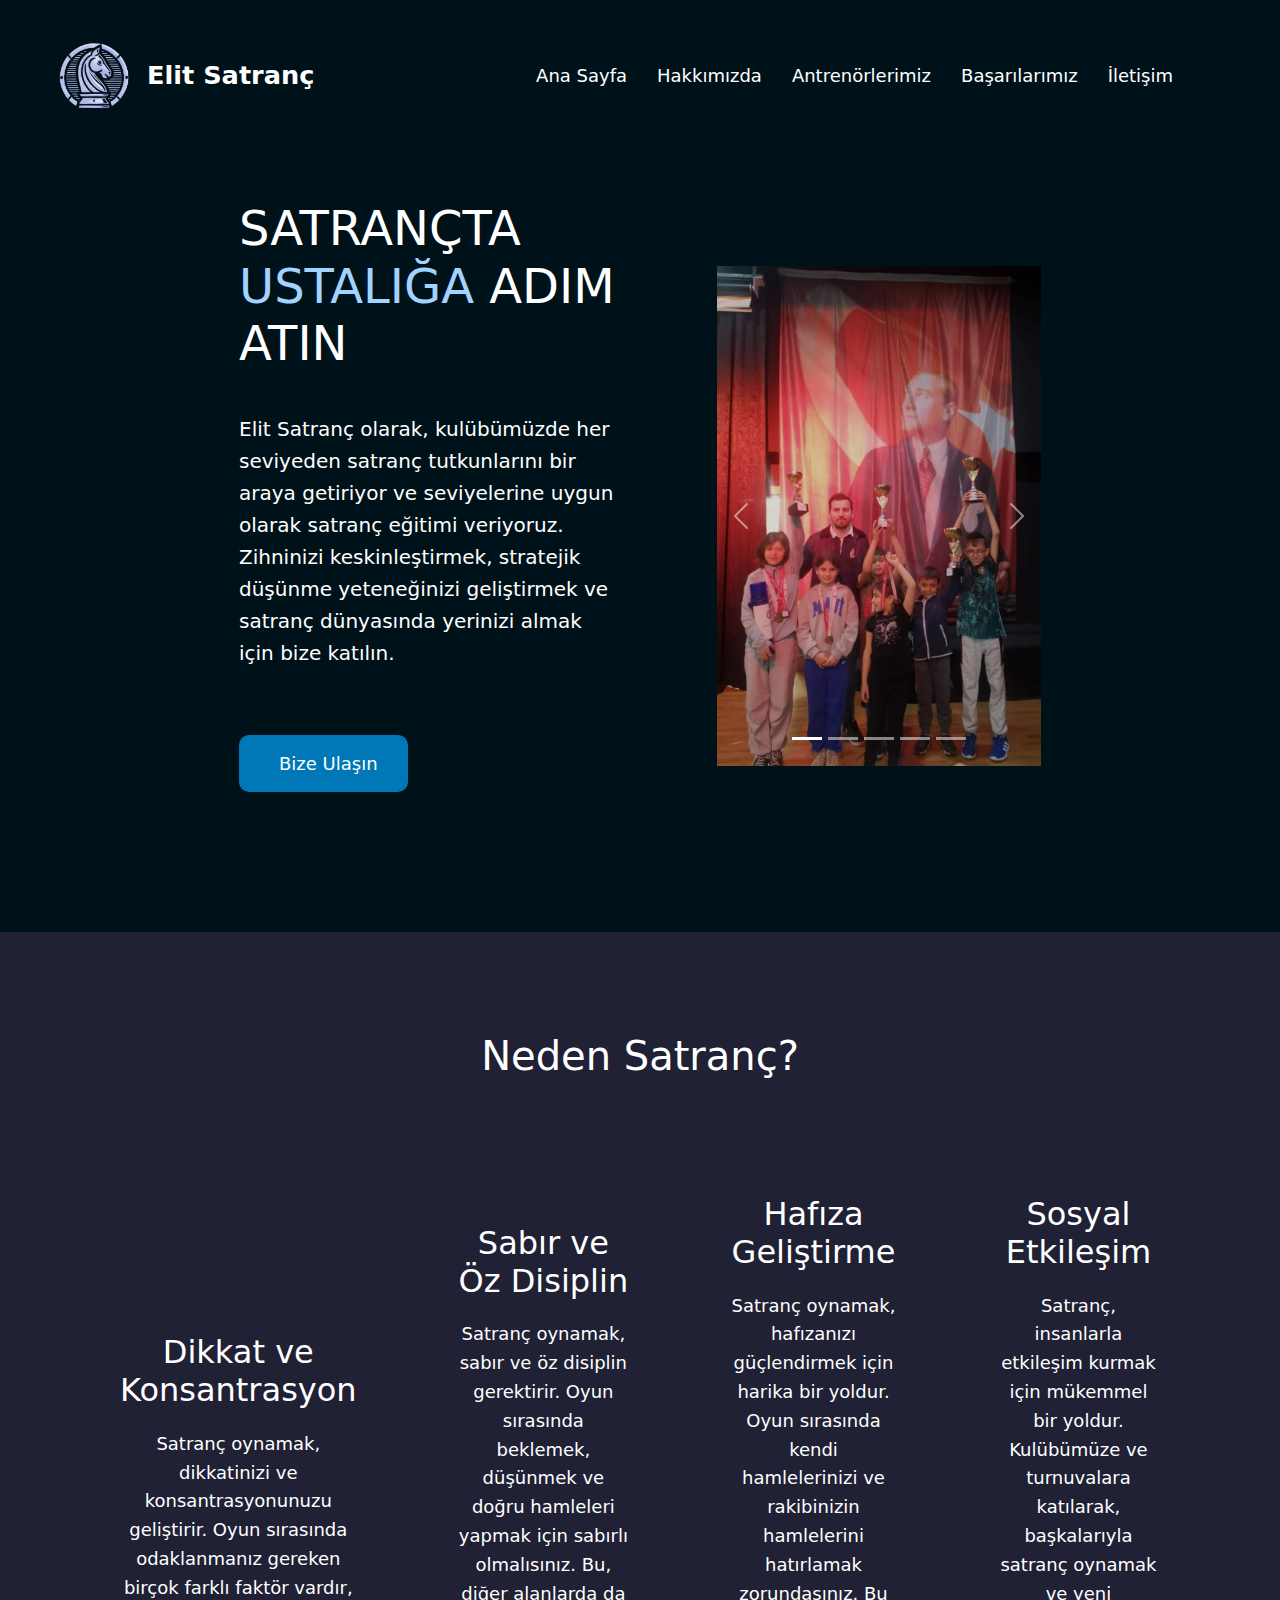
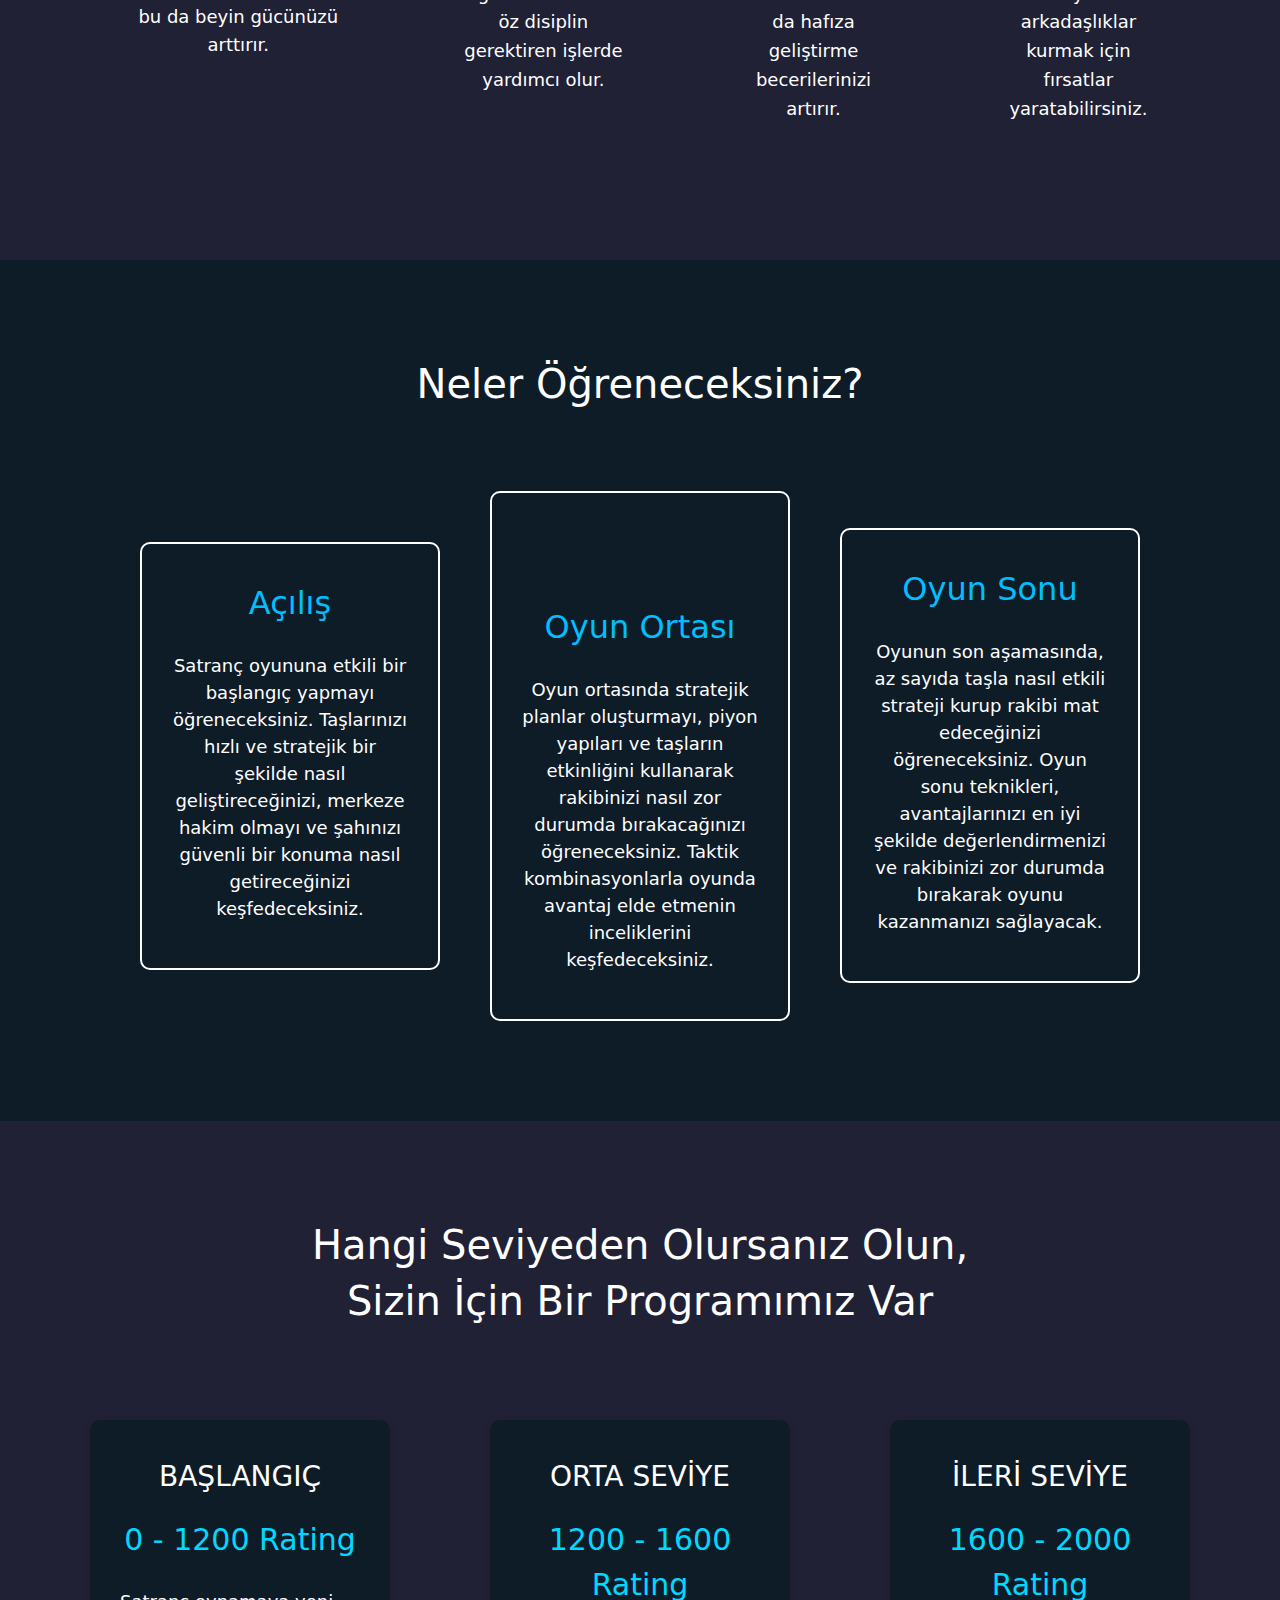
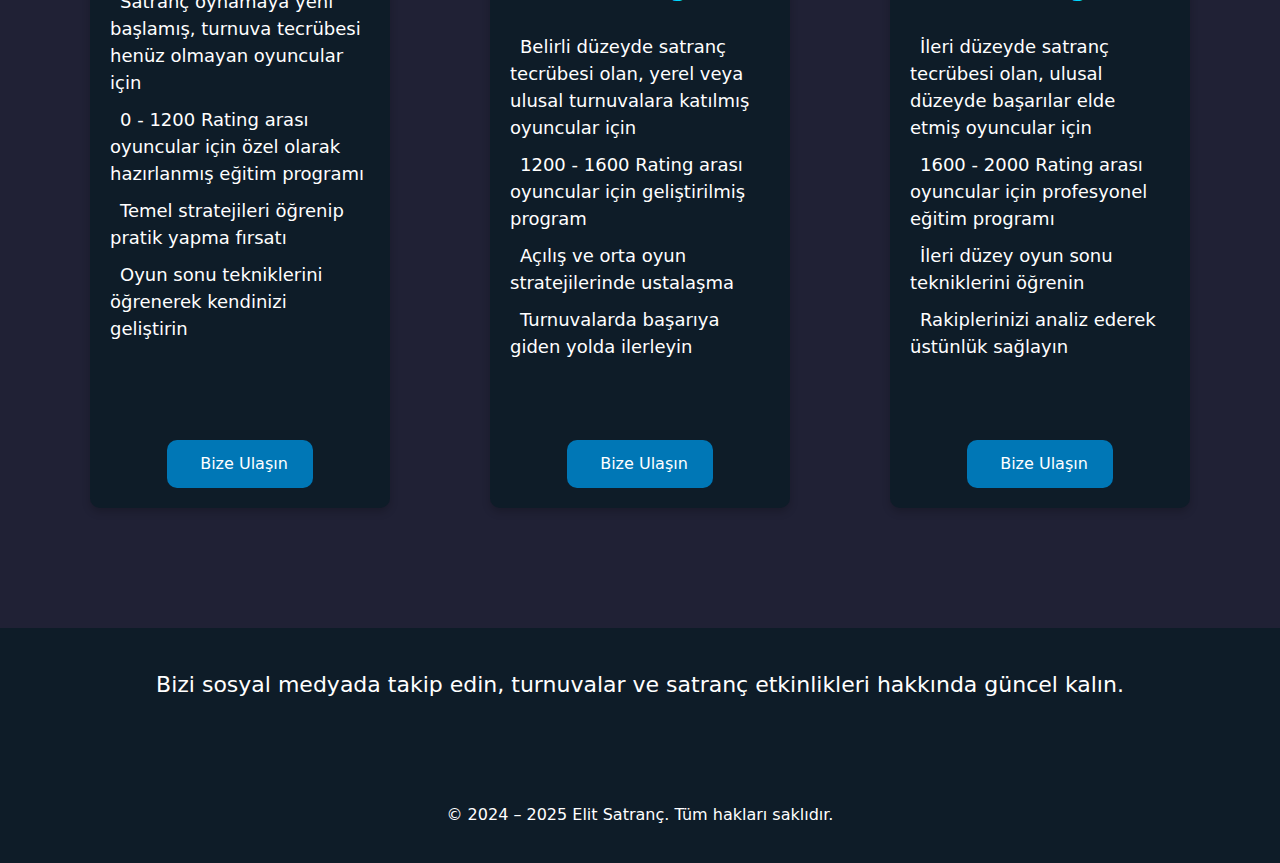
==== index.html @ 7297e878 "Done" ====
<!DOCTYPE html>
<html lang="en">
<head>
  <meta charset="UTF-8">
  <meta name="viewport" content="width=device-width, initial-scale=1.0">
  <title>Elit Satranç</title>
  <link rel="preconnect" href="https://fonts.googleapis.com">
  <link rel="preconnect" href="https://fonts.gstatic.com" crossorigin>
  <link href="https://fonts.googleapis.com/css2?family=Matemasie&family=Open+Sans:ital,wght@0,300..800;1,300..800&display=swap" rel="stylesheet">
  <link rel="stylesheet" href="https://cdnjs.cloudflare.com/ajax/libs/font-awesome/6.6.0/css/all.min.css" integrity="sha512-Kc323vGBEqzTmouAECnVceyQqyqdsSiqLQISBL29aUW4U/M7pSPA/gEUZQqv1cwx4OnYxTxve5UMg5GT6L4JJg==" crossorigin="anonymous" referrerpolicy="no-referrer" />
  <link rel="stylesheet" href="./css/styles.css">
  
  <!--Bootstrap for Carousel-->
  <!-- Bootstrap CSS -->
  <link href="https://cdn.jsdelivr.net/npm/bootstrap@5.3.0/dist/css/bootstrap.min.css" rel="stylesheet">
  <!-- Bootstrap JS -->
  <script src="https://cdn.jsdelivr.net/npm/bootstrap@5.3.0/dist/js/bootstrap.bundle.min.js"></script>

</head>
<body>

  <header id="header">
    <nav>
      <div class="nav-container">
        <div class="logo">  
          <a href="./index.html"><img src="./images/logo/final-elitchesslogo.png" alt="Elit Satranç Logo">Elit Satranç</a>
        </div>
        <div class="hamburger-menu" id="hamburger-menu">
          <i class="fa fa-bars"></i>
        </div>
        <ul class="menu" id="menu">
          <li><a href="./index.html">Ana Sayfa</a></li>
          <li><a href="./about.html">Hakkımızda</a></li>
          <li><a href="./coaches.html">Antrenörlerimiz</a></li>
          <li><a href="./achievements.html">Başarılarımız</a></li>
          <li><a href="./contact.html">İletişim</a></li>
          <li><a href="https://www.instagram.com/elit.satranc/?igsh=MWt5M2d0aHpyZnNtYw%3D%3D"><i class="fab fa-instagram"></i></a></li>
          <li><a href="https://www.youtube.com/channel/UCxRBQDR8hllMiU-FD3IgEEQ"><i class="fab fa-youtube"></i></a></li>
        </ul>
      </div>
    </nav>
  </header>

  <main>
    <section class="hero">
      <div class="hero-content">
        <h1>SATRANÇTA <span>USTALIĞA</span> ADIM ATIN</h1>
        <p>Elit Satranç olarak, kulübümüzde her seviyeden satranç tutkunlarını bir araya getiriyor ve seviyelerine uygun olarak satranç eğitimi veriyoruz. Zihninizi keskinleştirmek, stratejik düşünme yeteneğinizi geliştirmek ve satranç dünyasında yerinizi almak için bize katılın.</p>     
        <div class="hero-buttons">
          <a href="./contact.html" class="cta-button"><i class="fa-regular fa-chess-knight"></i>Bize Ulaşın</a>
        </div>    
      </div>

      <!--
        <div class="hero-image">
        <img src="./images/iso.jpg" alt="Hero Image">
      </div>      
      -->

      <div id="carouselExampleIndicators" class="carousel slide" data-bs-ride="carousel">
        <div class="carousel-indicators">
          <button type="button" data-bs-target="#carouselExampleIndicators" data-bs-slide-to="0" class="active" aria-current="true" aria-label="Slide 1"></button>
          <button type="button" data-bs-target="#carouselExampleIndicators" data-bs-slide-to="1" aria-label="Slide 2"></button>
          <button type="button" data-bs-target="#carouselExampleIndicators" data-bs-slide-to="2" aria-label="Slide 3"></button>
          <button type="button" data-bs-target="#carouselExampleIndicators" data-bs-slide-to="3" aria-label="Slide 4"></button>
          <button type="button" data-bs-target="#carouselExampleIndicators" data-bs-slide-to="4" aria-label="Slide 5"></button>
        </div>
        <div class="carousel-inner">
          <div class="carousel-item active">
            <img src="./images/carousel/photo-0.jpg" class="d-block w-100" alt="Image 1">
          </div>
          <div class="carousel-item">
            <img src="./images/carousel/photo-1.jpeg" class="d-block w-100" alt="Image 2">
          </div>
          <div class="carousel-item">
            <img src="./images/carousel/photo-2.jpeg" class="d-block w-100" alt="Image 3">
          </div>
          <div class="carousel-item">
            <img src="./images/carousel/photo-3.jpeg" class="d-block w-100" alt="Image 4">
          </div>
          <div class="carousel-item">
            <img src="./images/carousel/photo-4.jpeg" class="d-block w-100" alt="Image 5">
          </div>
        </div>
        <button class="carousel-control-prev" type="button" data-bs-target="#carouselExampleIndicators" data-bs-slide="prev">
          <span class="carousel-control-prev-icon" aria-hidden="true"></span>
          <span class="visually-hidden">Previous</span>
        </button>
        <button class="carousel-control-next" type="button" data-bs-target="#carouselExampleIndicators" data-bs-slide="next">
          <span class="carousel-control-next-icon" aria-hidden="true"></span>
          <span class="visually-hidden">Next</span>
        </button>
      </div>
    </section>

    <section class="testimonials" id="testimonials">
      <h1>Neden Satranç?</h1>
      <div class="testimonial-container">
        <div class="testimonial-box">
          <i class="fa-regular fa-chess-knight icon-large"></i>
          <h2>Dikkat ve Konsantrasyon</h2>
          <p>Satranç oynamak, dikkatinizi ve konsantrasyonunuzu geliştirir. Oyun sırasında odaklanmanız gereken birçok farklı faktör vardır, bu da beyin gücünüzü arttırır.</p>      
        </div>

        <div class="testimonial-box">
          <i class="fa-regular fa-chess-bishop icon-large"></i>
          <h2>Sabır ve Öz Disiplin</h2>
          <p>Satranç oynamak, sabır ve öz disiplin gerektirir. 
            Oyun sırasında beklemek, düşünmek ve doğru hamleleri yapmak için sabırlı olmalısınız. Bu, diğer alanlarda da öz disiplin gerektiren işlerde yardımcı olur.</p>
        </div>

        <div class="testimonial-box">
          <i class="fa-solid fa-chess-rook icon-large"></i>
          <h2>Hafıza Geliştirme</h2>
          <p>Satranç oynamak, hafızanızı güçlendirmek için harika bir yoldur. Oyun sırasında kendi hamlelerinizi ve rakibinizin hamlelerini hatırlamak zorundasınız. Bu da hafıza geliştirme becerilerinizi artırır.</p>
        </div>

        <div class="testimonial-box">
          <i class="fa-solid fa-chess-queen icon-large"></i>
          <h2>Sosyal Etkileşim</h2>
          <p>Satranç, insanlarla etkileşim kurmak için mükemmel bir yoldur. Kulübümüze ve turnuvalara katılarak, başkalarıyla satranç oynamak ve yeni arkadaşlıklar kurmak için fırsatlar yaratabilirsiniz.</p>
        </div>
      </div>
    </section>

    <section class="main-course-chapters" id="chapters">
      <h1>Neler Öğreneceksiniz?</h1>

      <div class="chapter-cards">
        <div class="chapter-card">
          <i class="fa-solid fa-chess-pawn icon-large"></i>
          <h2>Açılış</h2>
          <p>Satranç oyununa etkili bir başlangıç yapmayı öğreneceksiniz. Taşlarınızı hızlı ve stratejik bir şekilde nasıl geliştireceğinizi, merkeze hakim olmayı ve şahınızı güvenli bir konuma nasıl getireceğinizi keşfedeceksiniz.</p>
        </div>
        <div class="chapter-card">
          <i class="fa-solid fa-chess-knight icon-large"></i>
          <h2>Oyun Ortası</h2>
          <p>Oyun ortasında stratejik planlar oluşturmayı, piyon yapıları ve taşların etkinliğini kullanarak rakibinizi nasıl zor durumda bırakacağınızı öğreneceksiniz. Taktik kombinasyonlarla oyunda avantaj elde etmenin inceliklerini keşfedeceksiniz.</p>
        </div>
        <div class="chapter-card">
          <i class="fa-solid fa-chess-king icon-large"></i>
          <h2>Oyun Sonu</h2>
          <p>Oyunun son aşamasında, az sayıda taşla nasıl etkili strateji kurup rakibi mat edeceğinizi öğreneceksiniz. Oyun sonu teknikleri, avantajlarınızı en iyi şekilde değerlendirmenizi ve rakibinizi zor durumda bırakarak oyunu kazanmanızı sağlayacak.
          </p>
        </div>
      </div>
    </section>

    <section class="levels-section">
      <div class="levels-container">
        <h1>Hangi Seviyeden Olursanız Olun,</h1>
        <h1>Sizin İçin Bir Programımız Var</h1>

        <div class="levels-cards">

          <div class="levels-card">
            <h3>BAŞLANGIÇ</h3>
            <p class="price">0 - 1200 Rating</p>
            <ul class="features">
              <li><i class="fas fa-check"></i>Satranç oynamaya yeni başlamış, turnuva tecrübesi henüz olmayan oyuncular için</li>
              <li><i class="fas fa-check"></i>0 - 1200 Rating arası oyuncular için özel olarak hazırlanmış eğitim programı</li>
              <li><i class="fas fa-check"></i>Temel stratejileri öğrenip pratik yapma fırsatı</li>
              <li><i class="fas fa-check"></i>Oyun sonu tekniklerini öğrenerek kendinizi geliştirin</li>
            </ul>
            <div class="btn-container">
              <a href="./contact.html"><i class="fa-regular fa-chess-knight"></i>Bize Ulaşın</button></a>
            </div>
          </div>

          <div class="levels-card">
            <h3>ORTA SEVİYE</h3>
            <p class="price">1200 - 1600 Rating</p>
            <ul class="features">
              <li><i class="fas fa-check"></i>Belirli düzeyde satranç tecrübesi olan, yerel veya ulusal turnuvalara katılmış oyuncular için</li>
              <li><i class="fas fa-check"></i>1200 - 1600 Rating arası oyuncular için geliştirilmiş program</li>
              <li><i class="fas fa-check"></i>Açılış ve orta oyun stratejilerinde ustalaşma</li>
              <li><i class="fas fa-check"></i>Turnuvalarda başarıya giden yolda ilerleyin</li>
            </ul>
            <div class="btn-container">
              <a href="./contact.html"><i class="fa-regular fa-chess-knight"></i>Bize Ulaşın</button></a>
            </div>
          </div>

          <div class="levels-card">
            <h3>İLERİ SEVİYE</h3>
            <p class="price">1600 - 2000 Rating</p>
            <ul class="features">
              <li><i class="fas fa-check"></i>İleri düzeyde satranç tecrübesi olan, ulusal düzeyde başarılar elde etmiş oyuncular için</li>
              <li><i class="fas fa-check"></i>1600 - 2000 Rating arası oyuncular için profesyonel eğitim programı</li>
              <li><i class="fas fa-check"></i>İleri düzey oyun sonu tekniklerini öğrenin</li>
              <li><i class="fas fa-check"></i>Rakiplerinizi analiz ederek üstünlük sağlayın</li>
            </ul>
            <div class="btn-container">
              <a href="./contact.html" class="cta-button"><i class="fa-regular fa-chess-knight"></i>Bize Ulaşın</a>
            </div>   
          </div>

        </div>
      </div>
    </section>

    <footer class="footer">
      <div class="social-media">
        <p>Bizi sosyal medyada takip edin, turnuvalar ve satranç etkinlikleri hakkında güncel kalın.</p>
        <div class="social-icons">
          <a href="https://www.instagram.com/elit.satranc/?igsh=MWt5M2d0aHpyZnNtYw%3D%3D" target="_blank"><i class="fab fa-instagram"></i></a>
          <a href="https://www.youtube.com/channel/UCxRBQDR8hllMiU-FD3IgEEQ" target="_blank"><i class="fab fa-youtube"></i></a>
        </div>
      </div>
      <div class="footer-bottom">
        <p>© 2024 – 2025 Elit Satranç. Tüm hakları saklıdır.</p>
      </div>
    </footer>
    
    
  </main>

  <script src="./js/scripts.js"></script>
</body>
</html>
---- css/styles.css ----
html,body {
  width: 100%;
  margin: 0px;
  padding: 0px;
  font-family: 'Open Sans', sans-serif;
  overflow-x: hidden;
  scroll-behavior: smooth;
}

header {
  padding: 0rem 2rem;
  top: 0;
  right: 0;
  left: 0;
  position: fixed;
  z-index: 1000;
  transition: background-color 0.3s ease, backdrop-filter 0.3s ease;
  background-color: #001219;
}

header.scrolled {
  background-color: #0e1c28;
}

nav .nav-container {
  max-width: 1300px;
  margin: 0 auto;
  display: flex;
  justify-content: space-between;
  align-items: center;
}

.logo {
  display: flex;
  align-items: center;
}

.logo img {
  height: 150px; 
  width: 125px;  
  object-fit: cover;
  margin-right: -10px;
}

.logo a {
  text-decoration: none;
  color: white;
  font-weight: 600;
  font-size: 1.6rem;
  display: flex;
  align-items: center;
}


.logo a:hover {
  color: #a2d2ff;
}

.hamburger-menu {
  display: none;
  cursor: pointer;
  font-size: 24px;
  color: #ffffff;
}

.menu {
  display: flex;
}

nav ul.menu {
  list-style: none;
  display: flex;
  margin: 0;
  padding: 0;
}

nav ul.menu li {
  margin: 0 15px;
}

nav ul.menu li a {
  text-decoration: none;
  color: white;
  font-weight: 500;
  font-size: 18px;
}


nav ul.menu li a:hover {
  color: #00bfff;
}

nav ul.menu li a .fab {
  color: #00bfff;
}

nav ul.menu li a .fab:hover {
  color: #fff;
}

/***HERO PART (UNDER NAVBAR PART) STARTS***/
.hero {
  display: flex;
  align-items: center;
  justify-content: center;
  gap: 100px;
  padding: 100px;
  margin-top: 100px;
  color: white;
  background-color: #001219;
}

.hero-content {
  max-width: 35%;
  margin-bottom: 40px;
}

.hero-content span {
  color: #a2d2ff;
}

.hero h1 {
  font-size: 48px;
  margin: 0;
}

.hero p {
  font-size: 20px;
  margin-top: 40px;
  line-height: 1.6;
}

.hero-buttons {
  display: flex;
  justify-content: left;
  align-items: center;
}

.cta-button {
  background-color: #0077b6;
  text-decoration: none;
  border: none;
  padding: 15px 30px;
  font-size: 18px;
  cursor: pointer;
  border-radius: 10px;
  margin-top: 50px;
  color: white;
  transition: transform 0.3s ease-in-out; 
  font-weight: 500;
}

.cta-button:hover {
  background-color: #005f8d; 
  transform: scale(1.05); 
}


.fa-chess-knight {
  margin-right: 10px;
}


.carousel,
.carousel-inner,
.carousel-item {
    width: 30%;
    max-width: 100%;
    height: 500px; 
    overflow: hidden; 
}

.carousel-inner img {
  width: 100%;
  height: 500px;
  object-fit: cover; 
}


/***HERO PART (UNDER NAVBAR PART) ENDS***/

/***WHY CHESS PART STARTS***/

.testimonials {
  background-color: #202135;
  padding: 100px;
}

.testimonials h1 {
  color: white;
  display: flex;
  justify-content: center;
}

.testimonial-container {
  display: flex;
  justify-content: center;
  align-items: center;
  gap: 100px;
  margin-top: 80px;
  padding: 20px;
}

.testimonial-box {
  max-width: 300px;
  text-align: center;
}

.icon-large {
  font-size: 50px; 
  color: #00bfff; 
}

.testimonial-box p {
  color: white;
  line-height: 1.6;
  margin-top: 20px;
  font-size: 18px;
}

.testimonial-box h2 {
  color: white;
  margin-top: 15px;
}

/***WHY CHESS PART ENDS***/

/***WHAT YOU WILL LEARN PART STARTS***/

.main-course-chapters {
  display: flex;
  flex-direction: column;
  justify-content: center;
  align-items: center ;
  text-align: center;
  padding: 100px;
  background-color: #0e1c28;
}

.main-course-chapters h1 {
  color: white;
  display: flex;
  justify-content: center;
}

.chapter-cards {
  display: flex;
  justify-content: space-around;
  align-items: center;
  flex-wrap: wrap;
  gap: 50px; 
  margin-top: 75px; 
}

.chapter-card {
  padding: 30px; 
  max-width: 300px; 
  text-align: center; 
  border: 2px solid white; 
  border-radius: 10px; 
}

.chapter-card img {
  max-width: 100px; 
  margin-bottom: 15px; 
}

.chapter-card h2 {
  margin-bottom: 30px; /* Başlık ile paragraf arasında boşluk */
  color: #00bfff;
  margin-top: 10px;
}

.chapter-card p {
  font-size: 18px; 
  color: white;
}

/***WHAT YOU WILL LEARN PART ENDS***/

/***LEVELS SECTION STARTS***/

.levels-section {
  background-color: #202135;
  padding: 100px 20px;
  text-align: center;
}

.levels-container {
  max-width: 1200px;
  margin: 0 auto;
}

.levels-container h1 {
  color: white;
}


.levels-cards {
  display: flex;
  justify-content: space-around;
  flex-wrap: wrap;
  margin-top: 75px;
}

.levels-card {
  background-color: #0e1c28;
  border-radius: 10px;
  padding: 20px;
  width: 300px;
  margin: 20px;
  box-shadow: 0 4px 8px rgba(0, 0, 0, 0.2);
  color: #ffffff;
  transition: transform 0.3s ease;
  display: flex;
  flex-direction: column;
  justify-content: space-between;
}

.levels-card:hover {
  transform: translateY(-10px);
}

.levels-card h3 {
  color: #ffffff;
  margin-top: 20px;
}

.levels-card .price {
  font-size: 30px;
  font-weight: 500;
  color: #00d9ff;
  margin-top: 15px;
}

.levels-card .features {
  list-style: none;
  padding: 0;
  flex-grow: 1;
  text-align: left;
  margin: 0 auto;
  margin-bottom: 20px;
}

.levels-card .features li {
  margin: 10px 0;
  font-size: 18px;
}

.levels-card .features li i {
  color: #00d9ff;
  margin-right: 10px;
}

.btn-container a {
  display: inline-block;
  background-color: #0077b6; 
  color: white; 
  text-decoration: none; 
  padding: 12px 25px; 
  font-size: 16px; 
  border-radius: 10px; 
  transition: background-color 0.3s ease, transform 0.2s ease; 
  font-weight: 500; 
  text-align: center; 
}

.btn-container a:hover {
  background-color: #005f8d; 
  transform: scale(1.05); 
}

.btn-container a:active {
  background-color: #004971; 
  transform: scale(0.95); 
}

.btn-container a i {
  margin-right: 8px; 
  font-size: 16px; 
}

/***LEVELS SECTION ENDS***/

/***FOOTER PART STARTS***/

.footer {
  background-color: #0e1c28;
  color: #fff;
  padding: 20px;
  text-align: center;
}

.social-media {
  margin-bottom: 15px;
}

.social-media p {
  font-size: 22px;
  margin-top: 20px;
}

.social-icons a {
  margin: 0 10px;
  color: #fff;
  font-size: 24px;
  transition: color 0.3s;
}

.social-icons a:hover {
  color: #00bfff; /* Sosyal medya ikonlarının üzerine gelindiğinde renk değişimi */
}

.footer-bottom {
  margin-top: 50px;
}

/***FOOTER PART ENDS***/


/***CONTACT PAGE STARTS***/

/***Form Part***/
.contact-us {
  display: flex;
  flex-direction: column;
  justify-content: center;
  align-items: center;
  margin-top: 150px;
  padding: 100px;
  width: 100%;
 
}

.form-info{
  max-width: 800px;
}

.have-a-question {
  font-size: large;
  font-weight: 500;
  margin-top: 50px;
}

.have-a-question-2 {
  font-size: large;
  font-weight: 500;
}

.form-container {
  display: flex;
  justify-content: center;
  width: 100%;
}

.contact-info{
  color: #00bfff;
}

form {
  width: 100%;
  max-width: 800px;
  display: flex;
  flex-direction: column;
  align-items: center;
}

input[type="text"],
textarea {
  width: 100%; 
  padding: 10px; 
  border: none; 
  outline: none; 
  border-bottom: 2px solid #252422; 
  margin-top: 2rem; 
  font-size: 1rem; 
  box-sizing: border-box; 
}

.form-textarea {
  height: 150px; 
  resize: none;
}

input[type="text"]:focus,
textarea:focus {
  border-bottom: 2px solid #48bfe3; 
}

textarea::placeholder,
input::placeholder {
  color: #999; 
  font-style: italic; 
}

.form-button {
  width: 100%;
  padding: 10px;
  margin-top: 2rem; 
  margin-bottom: 4rem;
  background-color: transparent; 
  color: #252422; 
  border: 2px solid #252422; 
  border-radius: 4px;
  cursor: pointer;
  transition: background-color 0.3s, color 0.3s; 
  font-size: medium;
}

button:hover {
  background-color: #252422; 
  color: white; 
}

/***LOCATION PART STARTS***/

.location-container {
  max-width: 800px;
  margin-bottom: 150px;
  margin-left: auto;
  margin-right: auto;
  text-align: left;
}

.location-container p {
  font-size: 18px;
  margin-bottom: 50px;
}

.map-container {
  display: flex;
  justify-content: center;
  align-items: center;
}

iframe {
  width: 100%;
  max-width: 1000px;
  height: 450px;
  border: none;
}

/***LOCATION PART ENDS***/

/***CONTACT PAGE ENDS***/


/***ABOUT PAGE STARTS***/

.about-section {
  background-color: #202135; 
  padding: 100px 0;
  margin: 150px auto 0px auto; 
  width: 100%;
}

.about-container {
  background-color: #0e1c28; 
  padding: 40px;
  width: 100%;
  max-width: 1250px;
  margin: 0 auto;
  border-radius: 8px;
  box-shadow: 0 4px 8px rgba(0, 0, 0, 0.1);
}

.vision-title,
.mission-title {
  font-size: 2em;
  text-align: left;
  margin-top: 50px;
  margin-bottom: 20px;
  color: #00bfff;
}

.about-title {
  font-size: 2em;
  color: #00bfff;
  text-align: left;
  margin-bottom: 20px;
}

.about-text,
.vision-text,
.mission-text {
  font-size: 1.1em;
  line-height: 1.6;
  color: white;
  text-align: left;
  margin-bottom: 20px;
  font-weight: normal;
}


/***ABOUT PAGE ENDS***/

/***COACHES PAGE STARTS***/

.our-team-container{
  display: flex;
  flex-direction: column;
  justify-content: center;
  align-items: center;
  margin-top: 150px;
  padding: 100px;
  background-color: #202135;
}

.our-team-text{
  color: #00bfff;
}

.our-team-bottom-container {
  display: flex;
  justify-content: center;
  align-items: stretch;  /*our-team-bottom-container içindeki her bir our-team-box div'inin aynı yükseklikte olmasını sağlar*/
  text-align: left;
  max-width: 1200px;
  margin-top: 75px;
  gap: 100px;
}

.our-team-box {
  max-width: 500px;
}

.team-member-img {
  width: 400px;
  height: 500px;
  object-fit: cover;
  border-radius: 10px;
}


.our-team-box h4 {
  color: #00bfff;
  margin-top: 30px;
}

.our-team-box p{
  font-size: 18px;
  color: white;
  margin-top: 20px;
}

/***COACHES PAGE ENDS***/

/***ACHIEVEMENTS PART STARTS***/

.achievements-section {
  display: flex;
  flex-direction: column;
  align-items: center;
  margin-top: 150px;
  padding: 100px;
  background-color: #202135;
}

.achievements-section h1 {
  color: #00bfff;
}

.achievements-cards-container{
  display: grid;
  grid-template-columns: repeat(4, 1fr);
  gap: 75px;
  margin-top: 75px;
}

.achievements-cards-container .card {
  background-color: #0e1c28;
  border-radius: 10px;
  box-shadow: 0 4px 8px rgba(0, 0, 0, 0.1);
  overflow: hidden;
  width: 100%;
  max-width: 300px;
}

.achievements-cards-container .card img {
  width: 100%;
  height: 400px; 
  object-fit: cover; 
  transition: transform 0.3s ease; 
}


.achievements-cards-container .card img:hover {
  transform: scale(1.1); 
}

.achievements-cards-container .card p {
  padding: 30px 20px 20px 20px;
  font-size: 18px;
  font-weight: 500;
  margin: 0;
  color: white;
}

/***ACHIEVEMENT PART ENDS***/

/***RESPONSIVENESS STARTS***/
@media (max-width: 768px) {

  /***HEADER PART STARTS***/
  .hamburger-menu {
    display: block; /* Show hamburger menu on medium and small screens */
  }

  .menu {
    display: none; /* Hide the regular menu on medium and small screens */
    flex-direction: column;
    position: absolute;
    top: 116px; /* Adjust according to header height */
    right: 0;
    width: 100%;
    text-align: center;
    transition: transform 0.3s ease-in-out;
    transform: translateX(100%);
    background-color: #001219;
  }

  .menu.active {
    display: flex; /* Show menu when active class is added */
    transform: translateX(0);
  }

  nav ul.menu li {
    margin: 10px 0;
  }

  header {
    padding: 0.5rem 1rem; 
  }

  .logo img {
    height: 100px; 
    width: 80px;
  }

  .logo a {
    font-size: 1.2rem; 
  }

  /***HEADER PART ENDS***/

  /***HERO (UNDER THE HEADER) PART STARTS***/

  .hero {
    flex-direction: column; /* İçeriği dikey hizala */
    padding: 50px 10px; /* Daha dar padding */
    gap: 50px; /* Öğeler arasındaki boşluğu azalt */
  }

  .hero-content {
    max-width: 80%; /* İçeriğin genişliğini artır */
    text-align: center; /* Metni ortala */
    margin-bottom: 20px; /* Alt boşluğu azalt */
  }

  .hero h1 {
    font-size: 28px; /* Başlık boyutunu küçült */
  }

  .hero p {
    font-size: 16px; /* Metin boyutunu küçült */
    margin-top: 20px; /* Üst boşluğu azalt */
  }

  .hero-buttons {
    justify-content: center; /* Butonları ortala */
  }

  .cta-button {
    padding: 10px 20px; /* Buton padding'ini küçült */
    font-size: 14px; /* Font boyutunu küçült */
  }

  .carousel,
  .carousel-inner,
  .carousel-item {
    width: 80%; /* Carousel genişliğini tam genişlik yap */
    height: 300px; /* Carousel yüksekliğini küçült */
  }

  .carousel-inner img {
    height: 300px; /* Carousel görüntü yüksekliğini küçült */
    object-fit: cover; /* Görüntüyü kırpmak yerine kapla */
  }

  .carousel-control-prev, 
  .carousel-control-next {
    display: none; /* Küçük ekranlarda gezinme düğmelerini gizle */
  }

  /***HERO (UNDER THE HEADER) PART ENDS***/

  /***WHY CHESS PART STARTS***/

  .testimonials {
    padding: 100px 20px; /* Daha dar padding */
  }

  .testimonial-container {
    flex-direction: column; /* İçeriği dikey olarak hizala */
    gap: 50px; /* Öğeler arasındaki boşluğu azalt */
  }

  .testimonial-box {
    max-width: 100%; /* Kutuların genişliğini artır */
    margin: 0 auto; /* Kutuları ortala */
  }

  .testimonials h1 {
    font-size: 28px; /* Başlık boyutunu küçült */
  }

  .testimonial-box h2 {
    font-size: 20px; /* Alt başlık boyutunu küçült */
  }

  .testimonial-box p {
    font-size: 16px; /* Paragraf boyutunu küçült */
    line-height: 1.4; /* Satır yüksekliğini azalt */
  }

  .icon-large {
    font-size: 40px; /* İkon boyutunu küçült */
  }

  /***WHY CHESS PART ENDS***/

  /***WHAT YOU WILL LEARN PART STARTS***/

  .main-course-chapters {
    padding: 100px 20px; /* Daha dar padding */
  }

  .chapter-cards {
    flex-direction: column; /* Kutuları dikey olarak hizala */
    align-items: center; /* Kutuları ortala */
    gap: 50px; /* Kutular arasındaki boşluğu azalt */
  }

  .chapter-card {
    max-width: 80%; /* Kutuların genişliğini artır */
    padding: 20px; /* Padding'i küçült */
  }

  .icon-large {
    font-size: 40px; /* İkon boyutunu küçült */
  }

  .main-course-chapters h1 {
    font-size: 28px; /* Başlık boyutunu küçült */
  }

  .chapter-card h2 {
    font-size: 20px; /* Alt başlık boyutunu küçült */
  }

  .chapter-card p {
    font-size: 16px; /* Paragraf boyutunu küçült */
    line-height: 1.4; /* Satır yüksekliğini azalt */
  }

  /***WHAT YOU WILL LEARN PART ENDS***/

  /***LEVEL PART STARTS***/

  .levels-section {
    padding: 100px 20px; /* Daha dar padding */
  }

  .levels-container h1 {
    font-size: 28px;
  }

  .levels-cards {
    flex-direction: column; /* Kartları dikey olarak hizala */
    align-items: center; /* Kartları ortala */
    gap: 20px; /* Kartlar arasındaki boşluğu azalt */
  }

  .levels-card {
    width: 80%; /* Kart genişliğini artır */
    margin: 10px 0; /* Kartların arasındaki boşluğu düzenle */
  }

  .levels-card h3 {
    font-size: 24px; /* Başlık boyutunu küçült */
    margin-top: 10px; /* Üst boşluğu azalt */
  }

  .levels-card .price {
    font-size: 24px; /* Fiyat boyutunu küçült */
    margin-top: 10px; /* Üst boşluğu azalt */
  }

  .levels-card .features li {
    font-size: 16px; /* Özellikler listesinin font boyutunu küçült */
  }

  .btn-container a {
    padding: 10px 20px; /* Buton padding'ini küçült */
    font-size: 14px; /* Buton font boyutunu küçült */
  }

  .btn-container a i {
    font-size: 14px; /* İkon boyutunu küçült */
  }

  /***LEVEL PART ENDS***/

  /***FOOTER PART STARTS***/

  .footer {
    padding: 20px 30px; /* Daha dar padding */
  }

  .footer-content {
    flex-direction: column; /* İçeriği dikey olarak hizala */
    align-items: center; /* İçeriği ortala */
    gap: 20px; /* İçerikler arasındaki boşluğu azalt */
  }

  .footer .social-media p {
    text-align: center; /* Metni ortala */
    font-size: 16px; /* Metin boyutunu küçült */
  }

  .social-icons {
    margin-top: 10px; /* Sosyal medya simgeleri için üst boşluk ekle */
  }

  .footer .social-media a {
    font-size: 20px; /* Simge boyutunu küçült */
    margin: 0 8px; /* Simge aralarındaki boşluğu azalt */
  }

  .footer-bottom p {
    text-align: center; /* Alt metni ortala */
    font-size: 14px; /* Metin boyutunu küçült */
    color: #6c757d; /* Renk tonunu ayarla */
  }

  /***FOOTER PART ENDS***/

  /***ABOUT US PAGE STARTS***/

  .about-section {
    padding: 50px 20px; /* Daha dar padding */
    margin: 100px auto 0px auto; /* Üst marjı küçült */
  }

  .about-container {
    padding: 30px; /* İç padding'i küçült */
    max-width: 100%; /* Genişliği %100 yap */
  }

  .vision-title,
  .mission-title {
    font-size: 1.8em; /* Başlık boyutunu küçült */
    text-align: left; /* Metni ortala */
    margin-top: 30px; /* Üst marjı küçült */
    margin-bottom: 15px; /* Alt marjı küçült */
  }

  .about-text,
  .vision-text,
  .mission-text {
    font-size: 1em; /* Metin boyutunu küçült */
    line-height: 1.6; /* Satır yüksekliğini azalt */
    margin-bottom: 15px; /* Alt marjı küçült */
  }

  .about-title {
    font-size: 1.8em; /* Başlık boyutunu küçült */
    text-align: left; /* Metni ortala */
    margin-bottom: 30px; /* Alt marjı küçült */
  }

  /***ABOUT US PAGE ENDS***/

  /***COACHES PART STARTS***/

  .our-team-container {
    padding: 75px 20px; /* Daha dar padding */
    margin-top: 100px; /* Üst boşluğu küçült */
  }

  .our-team-text {
    font-size: 28px; /* Başlık boyutunu küçült */
    text-align: center; /* Başlığı ortala */
  }

  .our-team-bottom-container {
    flex-direction: column; /* İçeriği dikey olarak hizala */
    align-items: center; /* İçeriği ortala */
    gap: 50px; /* Boşlukları azalt */
  }

  .our-team-box {
    max-width: 80%; /* Kutuların genişliğini artır */
    text-align: center; /* Metni ortala */
  }

  .team-member-img {
    width: 100%; /* Görsel genişliğini %100 yap */
    height: auto; /* Yüksekliği otomatik ayarla */
    border-radius: 10px; /* Kenarları yuvarla */
  }

  .our-team-box h4 {
    font-size: 20px; /* Başlık boyutunu küçült */
    margin-top: 30px; /* Üst boşluğu küçült */
  }

  .our-team-box p {
    font-size: 16px; /* Paragraf boyutunu küçült */
    line-height: 1.6; /* Satır yüksekliğini azalt */
  }

  /***COACHES PART ENDS***/

  /***ACHIEVEMENT PART STARTS***/

  .achievements-section {
    padding: 75px 20px; /* Daha dar padding */
    margin-top: 100px; /* Üst boşluğu küçült */
  }

  .achievements-section h1 {
    font-size: 28px; /* Başlık boyutunu küçült */
    text-align: center; /* Başlığı ortala */
  }

  .achievements-cards-container {
    grid-template-columns: repeat(1, 1fr); /* Kartları tek sütun olarak hizala */
    gap: 30px; /* Boşlukları azalt */
    margin-top: 50px; /* Üst boşluğu azalt */
  }

  .achievements-cards-container .card {
    max-width: 80%; /* Kart genişliğini artır */
    margin: 0 auto; /* Kartları ortala */
  }

  .achievements-cards-container .card img {
    height: auto; /* Yüksekliği otomatik ayarla */
  }

  .achievements-cards-container .card p {
    font-size: 16px; /* Metin boyutunu küçült */
    padding: 20px; /* Padding'i azalt */
  }

  /***ACHIEVEMENT PART ENDS***/

  /***CONTACT PART STARTS***/

  .contact-us {
    padding: 75px 20px; /* Daha dar padding */
    margin-top: 100px; /* Üst boşluğu küçült */
  }

  .form-info {
    max-width: 100%; /* Form bilgi kutusunun genişliğini %100 yap */
    text-align: center; /* Metni ortala */
  }

  .have-a-question,
  .have-a-question-2 {
    font-size: medium; /* Metin boyutunu küçült */
  }

  .form-container {
    width: 100%; /* Form konteynerinin genişliğini %100 yap */
    padding: 0 10px; /* Yanlardan padding ekle */
  }

  form {
    width: 100%; /* Form genişliğini %100 yap */
    padding: 0 10px; /* Yanlardan padding ekle */
  }

  input[type="text"],
  textarea {
    font-size: 0.9rem; /* Yazı boyutunu küçült */
    margin-top: 1.5rem; /* Üst boşluğu azalt */
  }

  .form-button {
    font-size: small; /* Buton yazı boyutunu küçült */
    padding: 8px; /* Padding'i azalt */
  }

  .location-container {
    max-width: 80%; /* Konteyner genişliğini tam ekran yap */
    margin-bottom: 100px; /* Alt marjı küçült */
    padding: 0 20px; /* Yanlara padding ekle */
    text-align: left; /* Metni ortala */
  }

  .location-container h1 {
    font-size: 28px; /* Başlık boyutunu küçült */
    margin-bottom: 20px; /* Alt boşluğu azalt */
  }

  .location-container p {
    font-size: 16px; /* Metin boyutunu küçült */
    line-height: 1.6;
    margin-bottom: 30px; /* Alt marjı küçült */
  }

  iframe {
    width: 100%; /* Haritanın genişliğini tam ekran yap */
    height: 300px; /* Haritanın yüksekliğini küçült */
  }

  /***CONTACT PART ENDS***/
}

/***RESPONSIVENESS ENDS***/
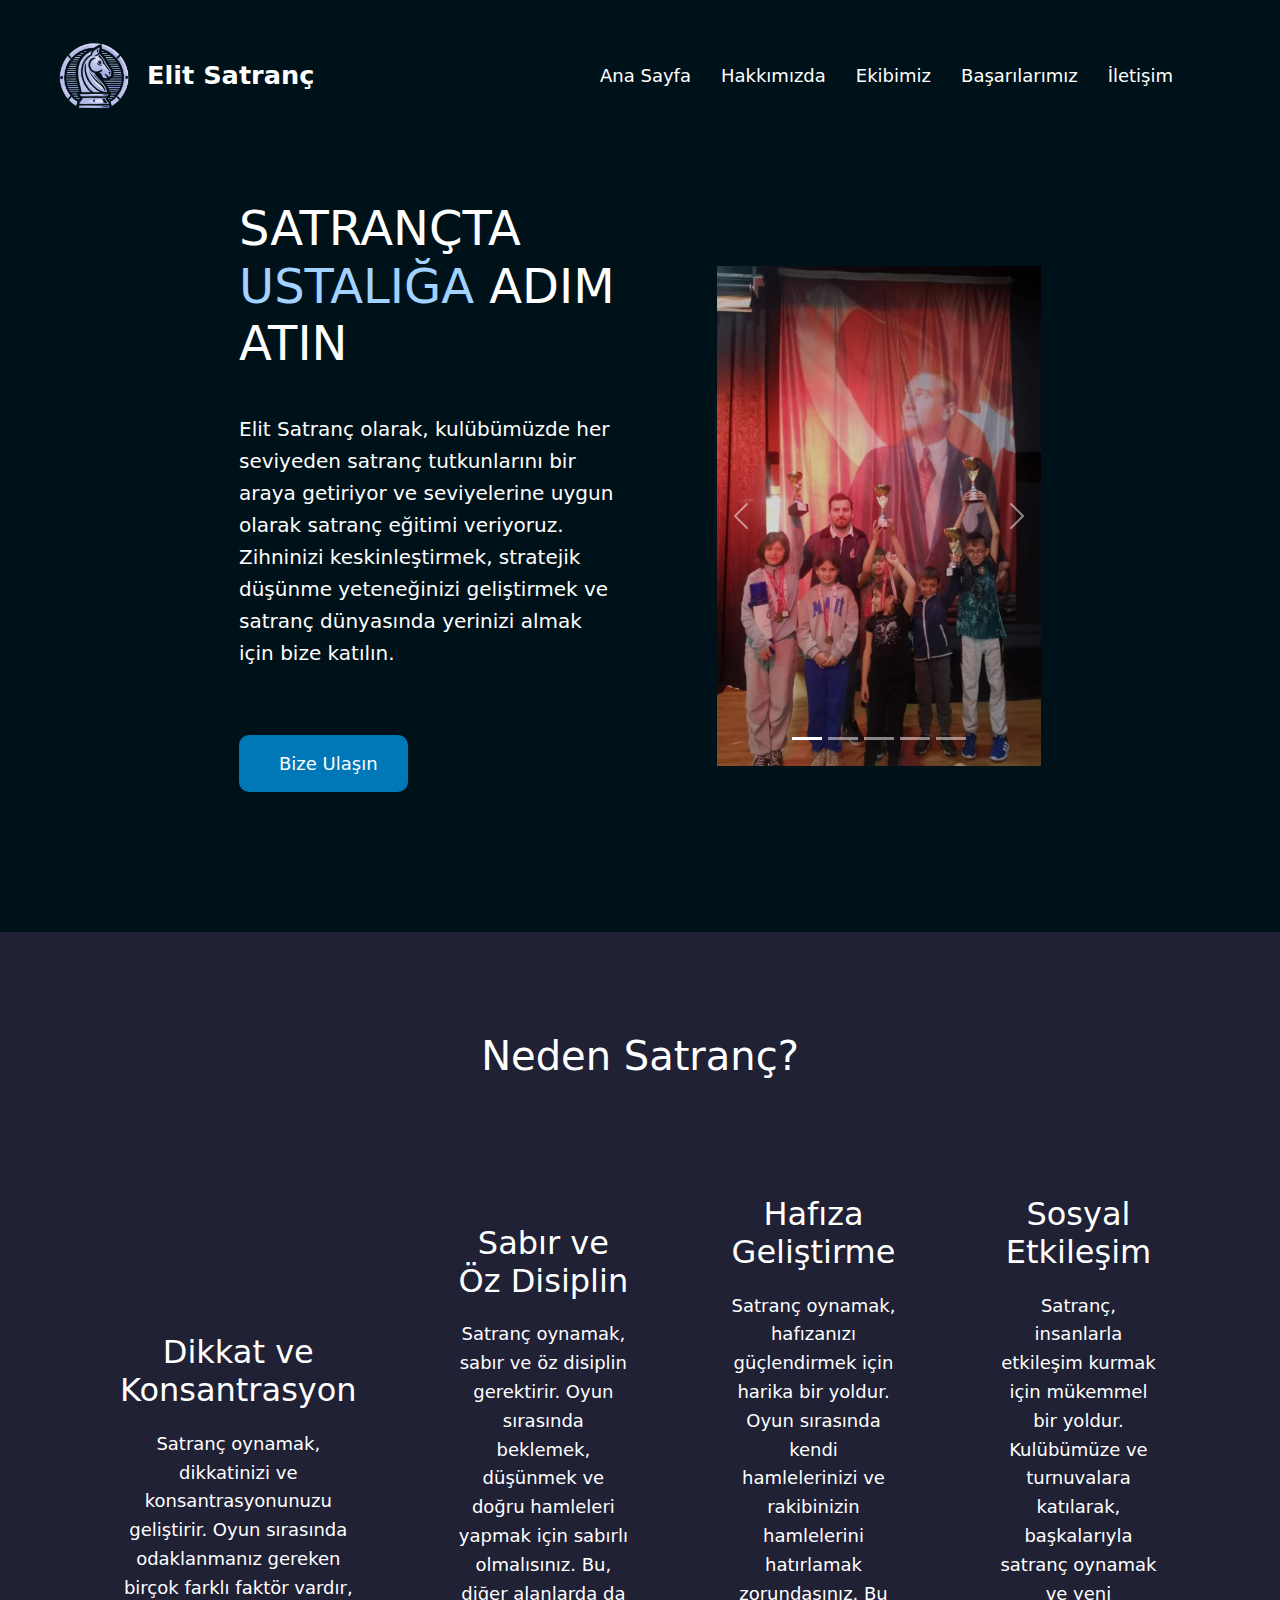
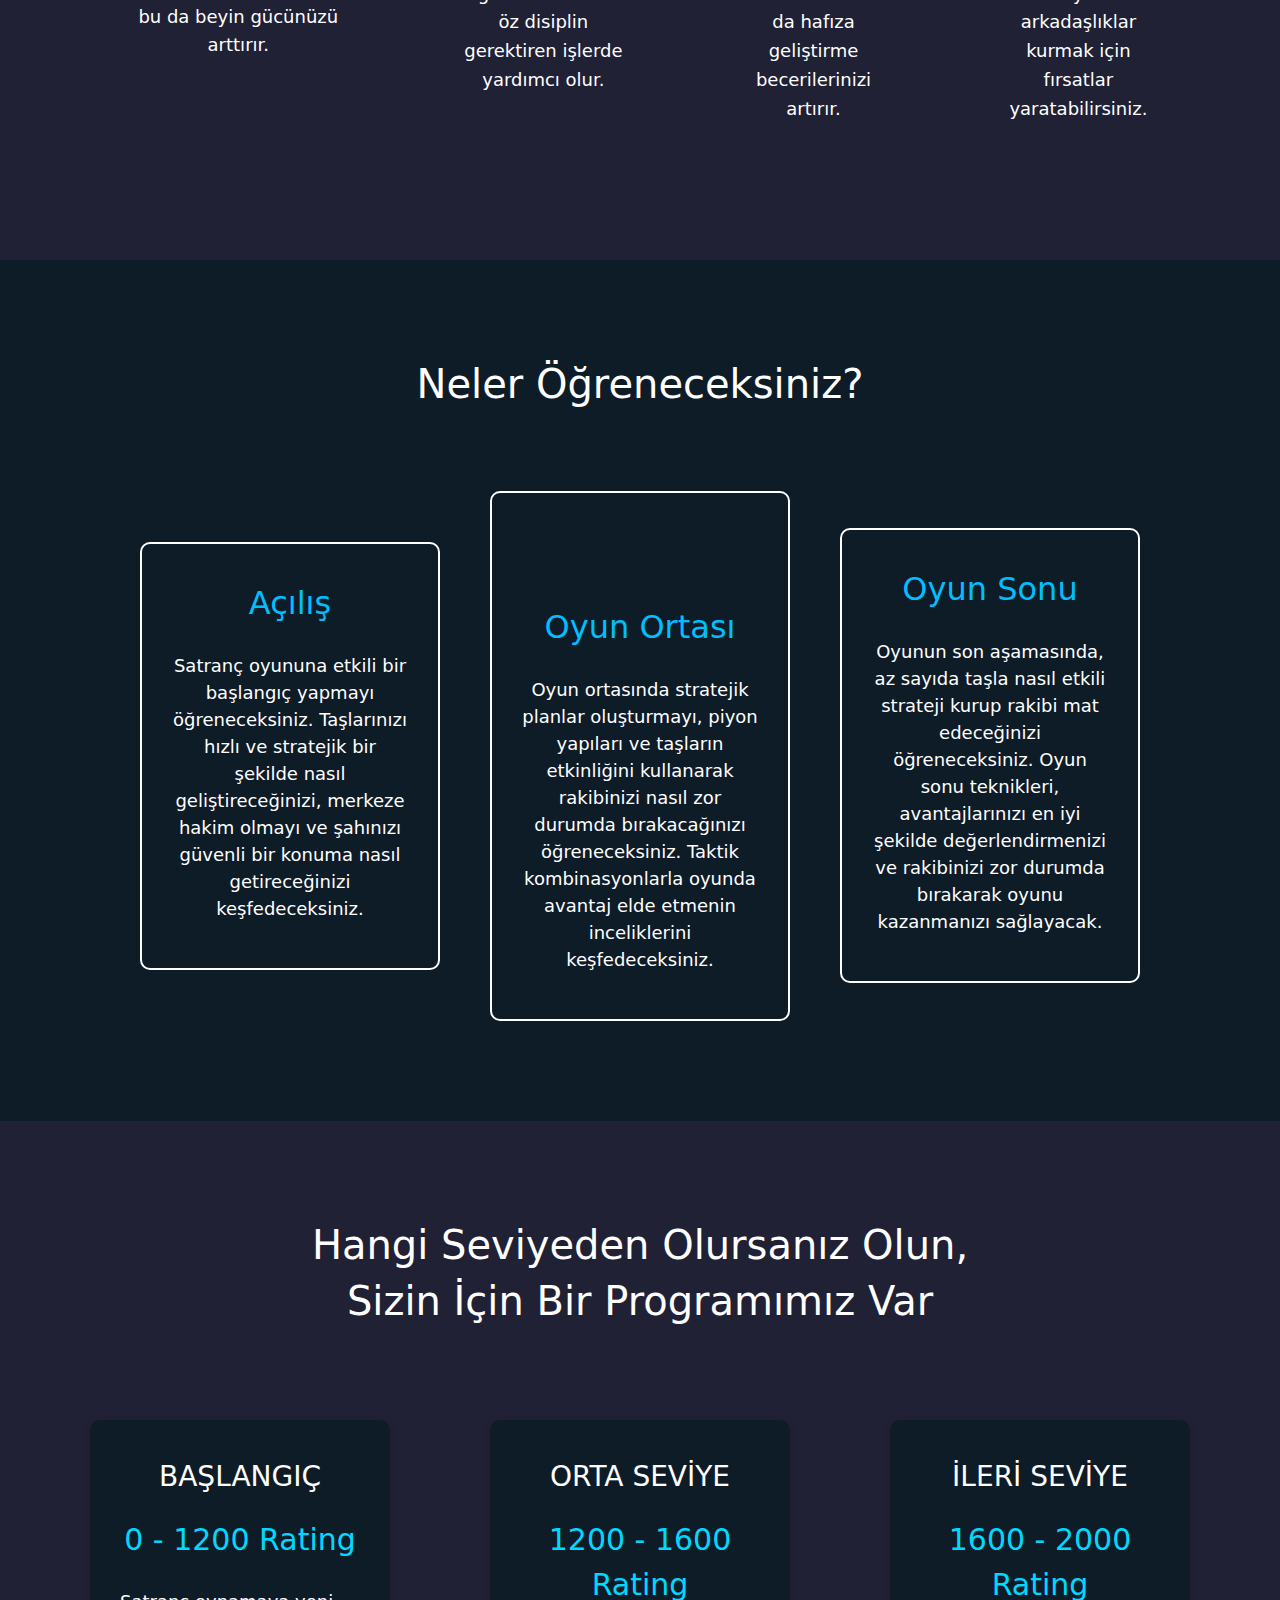
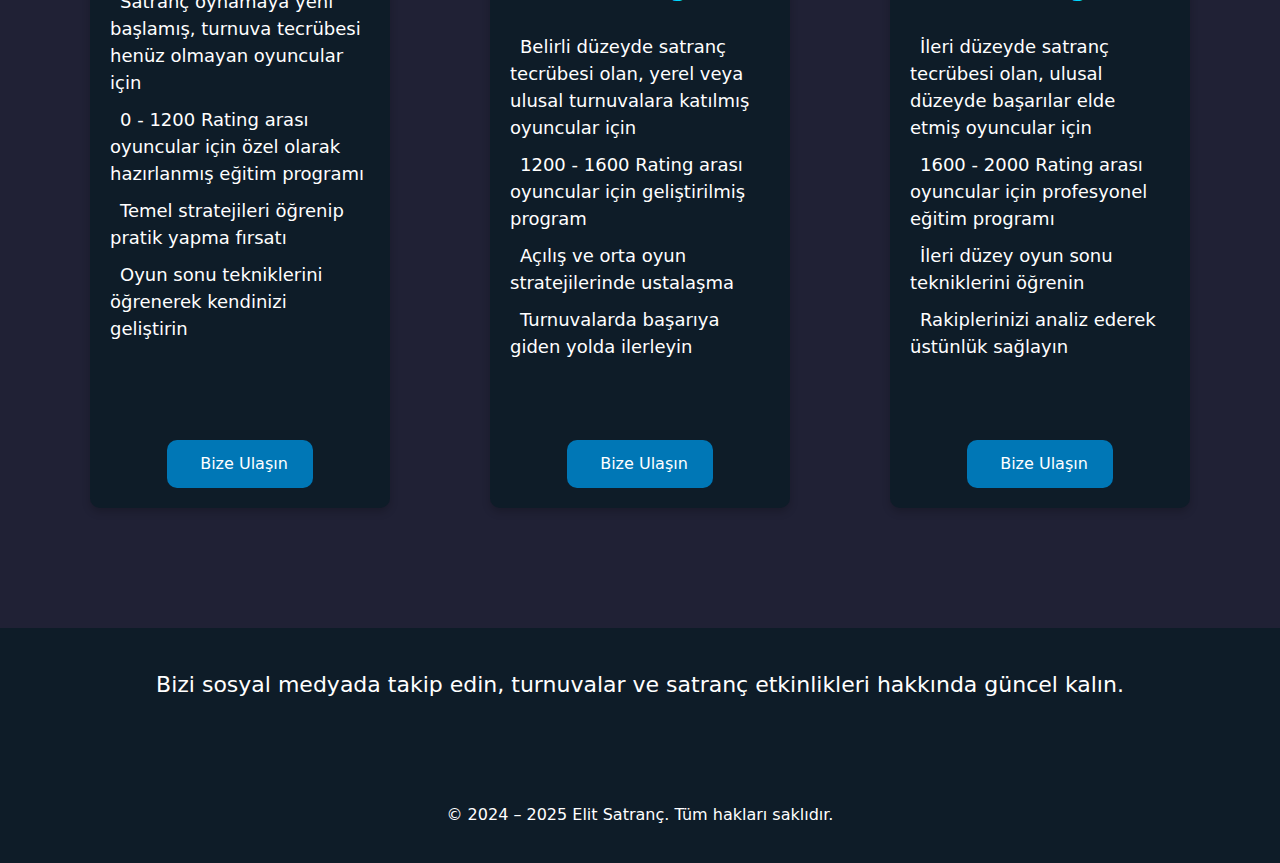
==== commit c8e270fd: "Make form works" ====
--- a/index.html
+++ b/index.html
@@ -31,7 +31,7 @@
         <ul class="menu" id="menu">
           <li><a href="./index.html">Ana Sayfa</a></li>
           <li><a href="./about.html">Hakkımızda</a></li>
-          <li><a href="./coaches.html">Antrenörlerimiz</a></li>
+          <li><a href="./coaches.html">Ekibimiz</a></li>
           <li><a href="./achievements.html">Başarılarımız</a></li>
           <li><a href="./contact.html">İletişim</a></li>
           <li><a href="https://www.instagram.com/elit.satranc/?igsh=MWt5M2d0aHpyZnNtYw%3D%3D"><i class="fab fa-instagram"></i></a></li>
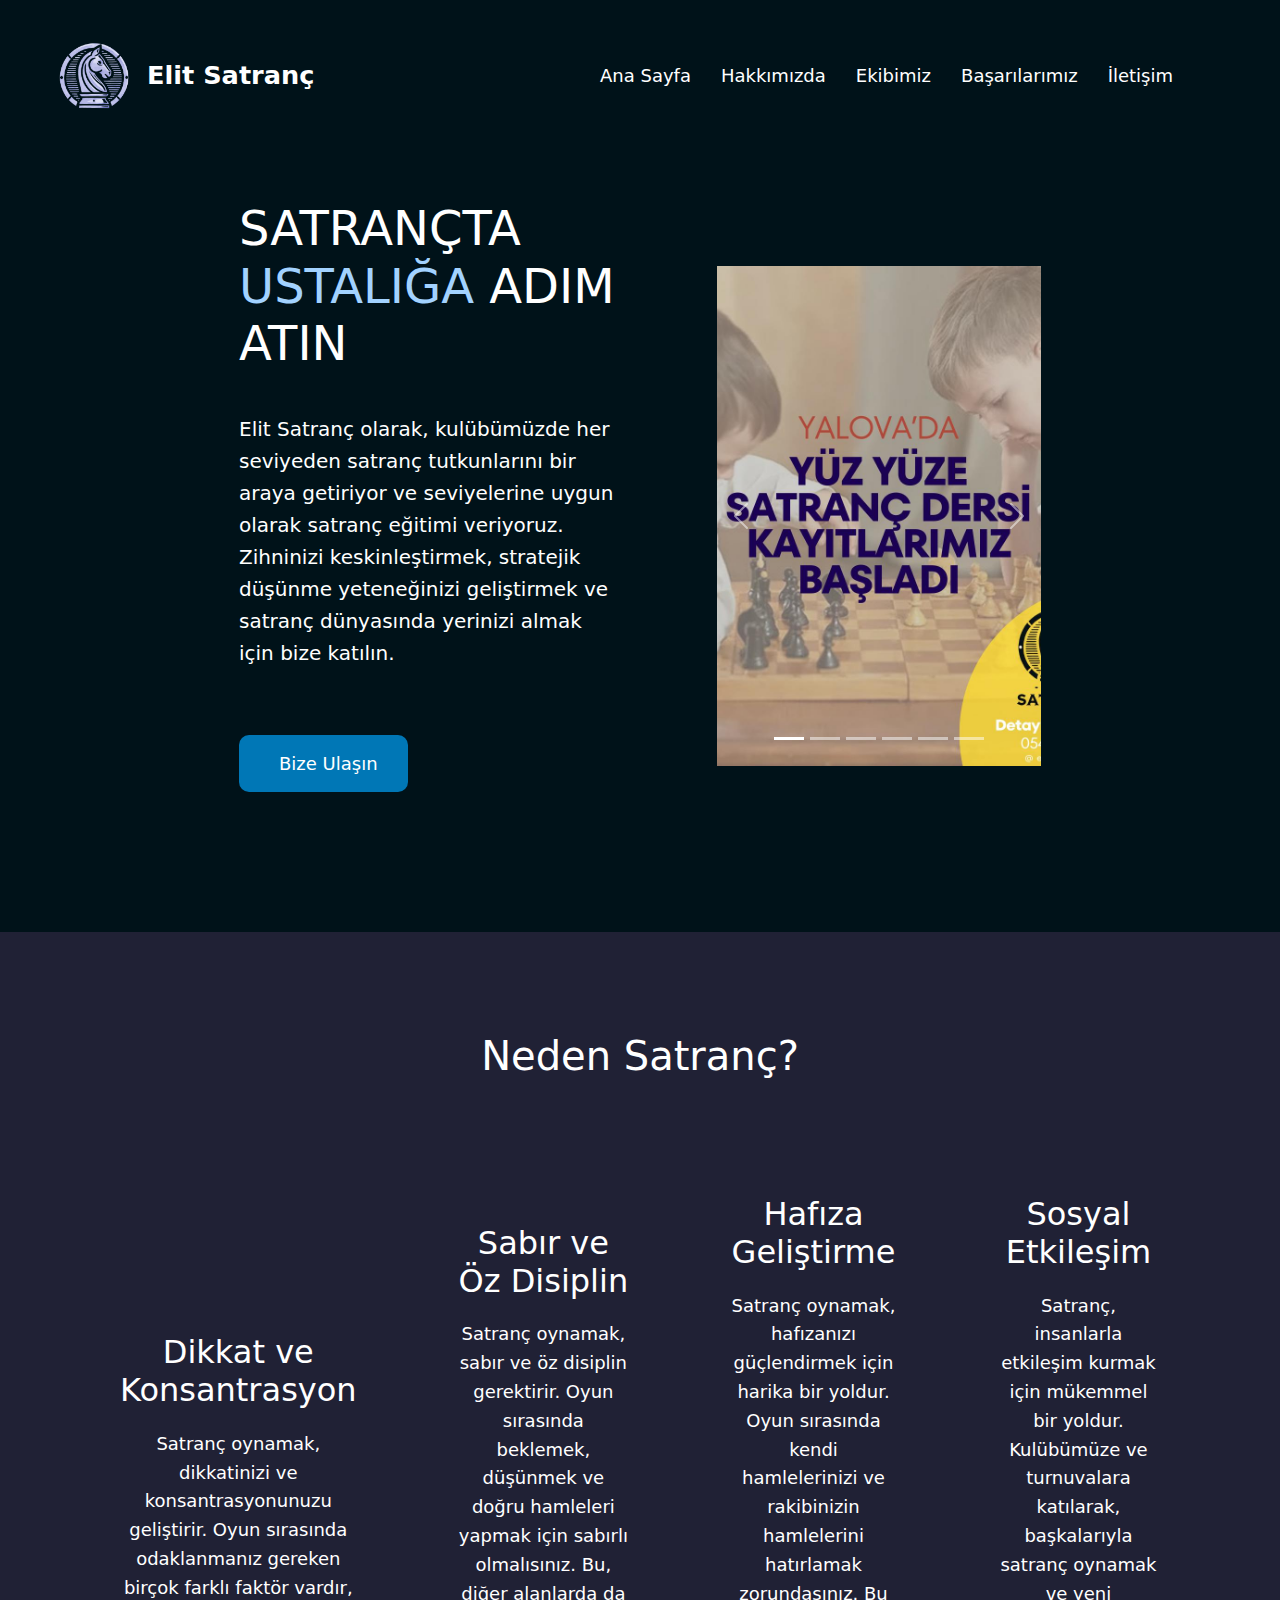
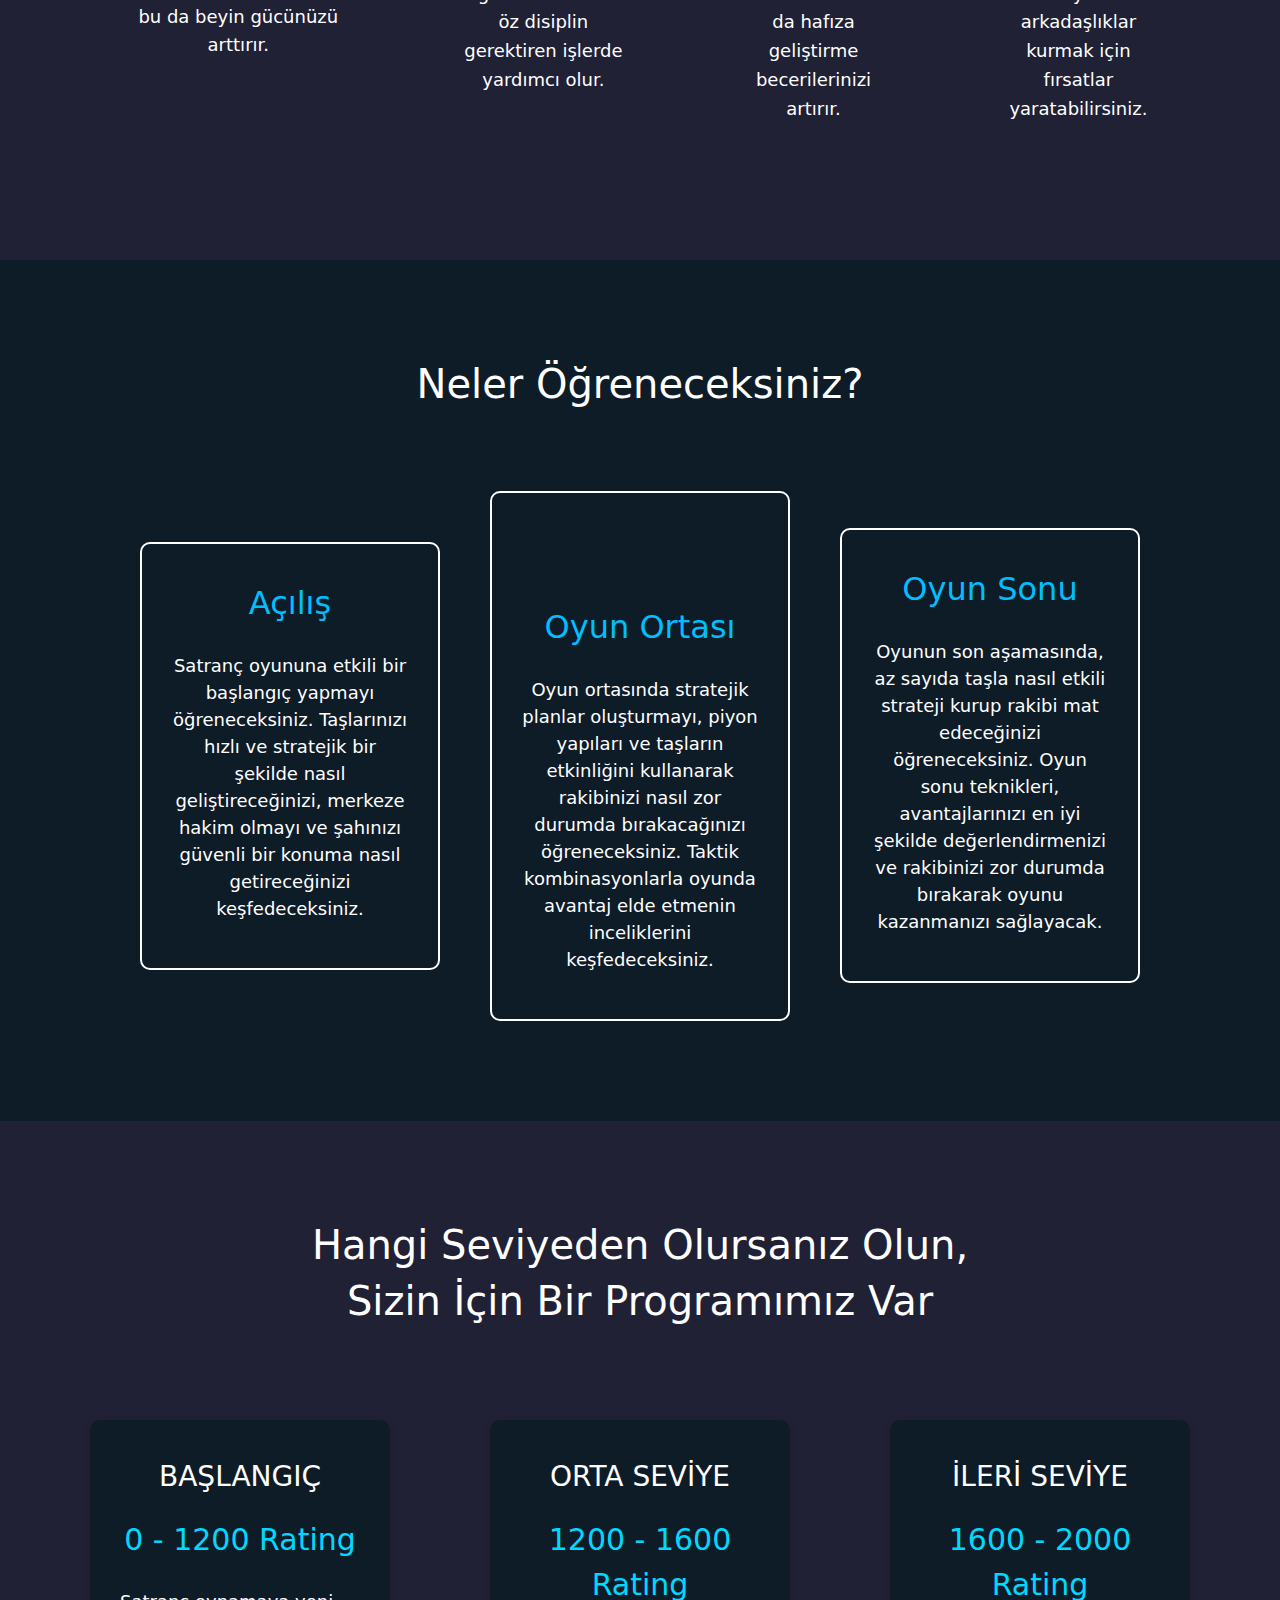
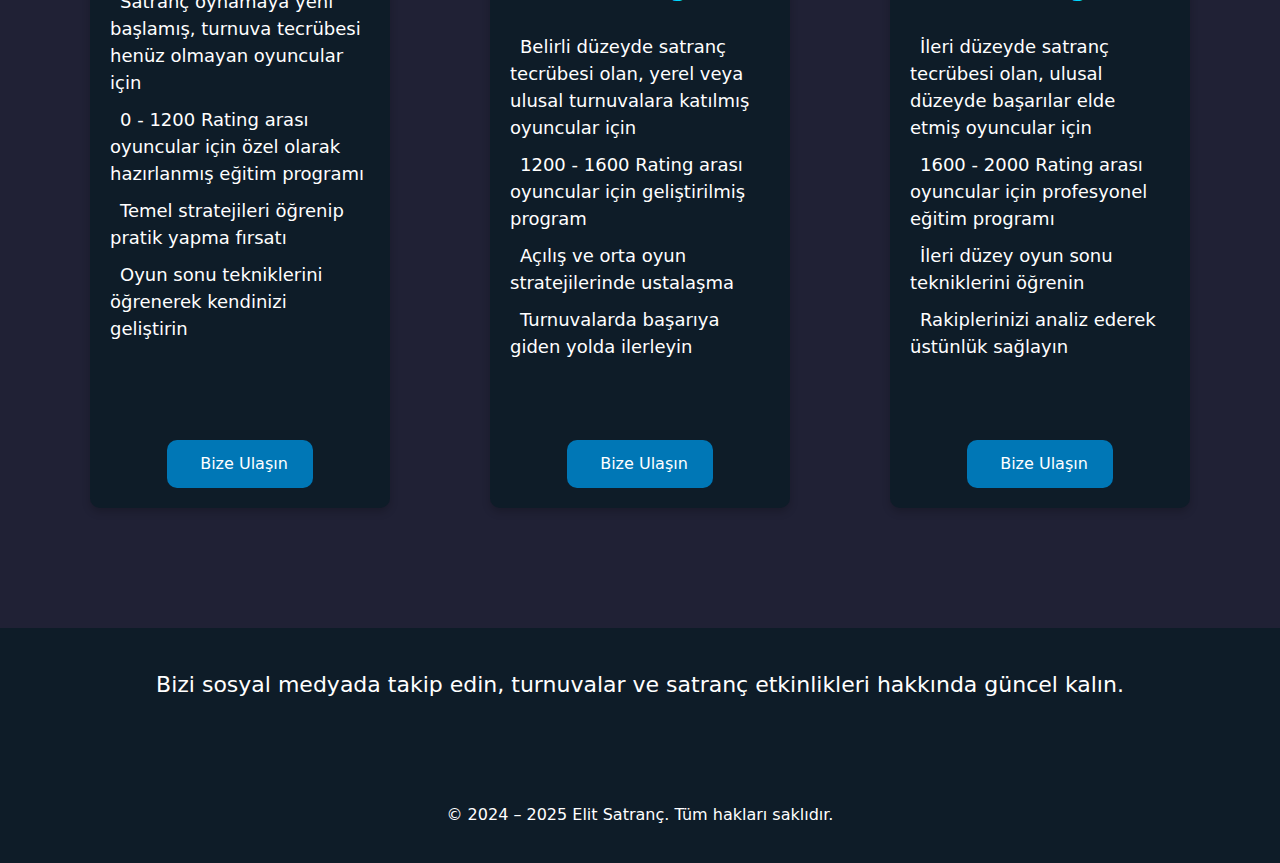
==== commit 786c3ec7: "homepage photo added and coaches part updated" ====
--- a/index.html
+++ b/index.html
@@ -34,7 +34,7 @@
           <li><a href="./coaches.html">Ekibimiz</a></li>
           <li><a href="./achievements.html">Başarılarımız</a></li>
           <li><a href="./contact.html">İletişim</a></li>
-          <li><a href="https://www.instagram.com/elit.satranc/?igsh=MWt5M2d0aHpyZnNtYw%3D%3D"><i class="fab fa-instagram"></i></a></li>
+          <li><a href="https://www.instagram.com/elitsatranc/?igsh=MWhxbDZiMHdub3V2aw%3D%3D"><i class="fab fa-instagram"></i></a></li>
           <li><a href="https://www.youtube.com/channel/UCxRBQDR8hllMiU-FD3IgEEQ"><i class="fab fa-youtube"></i></a></li>
         </ul>
       </div>
@@ -51,46 +51,45 @@
         </div>    
       </div>
 
-      <!--
-        <div class="hero-image">
-        <img src="./images/iso.jpg" alt="Hero Image">
-      </div>      
-      -->
-
       <div id="carouselExampleIndicators" class="carousel slide" data-bs-ride="carousel">
         <div class="carousel-indicators">
-          <button type="button" data-bs-target="#carouselExampleIndicators" data-bs-slide-to="0" class="active" aria-current="true" aria-label="Slide 1"></button>
-          <button type="button" data-bs-target="#carouselExampleIndicators" data-bs-slide-to="1" aria-label="Slide 2"></button>
-          <button type="button" data-bs-target="#carouselExampleIndicators" data-bs-slide-to="2" aria-label="Slide 3"></button>
-          <button type="button" data-bs-target="#carouselExampleIndicators" data-bs-slide-to="3" aria-label="Slide 4"></button>
-          <button type="button" data-bs-target="#carouselExampleIndicators" data-bs-slide-to="4" aria-label="Slide 5"></button>
+            <button type="button" data-bs-target="#carouselExampleIndicators" data-bs-slide-to="0" class="active" aria-current="true" aria-label="Slide 1"></button>
+            <button type="button" data-bs-target="#carouselExampleIndicators" data-bs-slide-to="1" aria-label="Slide 2"></button>
+            <button type="button" data-bs-target="#carouselExampleIndicators" data-bs-slide-to="2" aria-label="Slide 3"></button>
+            <button type="button" data-bs-target="#carouselExampleIndicators" data-bs-slide-to="3" aria-label="Slide 4"></button>
+            <button type="button" data-bs-target="#carouselExampleIndicators" data-bs-slide-to="4" aria-label="Slide 5"></button>
+            <button type="button" data-bs-target="#carouselExampleIndicators" data-bs-slide-to="5" aria-label="Slide 6"></button>
         </div>
         <div class="carousel-inner">
-          <div class="carousel-item active">
-            <img src="./images/carousel/photo-0.jpg" class="d-block w-100" alt="Image 1">
-          </div>
-          <div class="carousel-item">
-            <img src="./images/carousel/photo-1.jpeg" class="d-block w-100" alt="Image 2">
-          </div>
-          <div class="carousel-item">
-            <img src="./images/carousel/photo-2.jpeg" class="d-block w-100" alt="Image 3">
-          </div>
-          <div class="carousel-item">
-            <img src="./images/carousel/photo-3.jpeg" class="d-block w-100" alt="Image 4">
-          </div>
-          <div class="carousel-item">
-            <img src="./images/carousel/photo-4.jpeg" class="d-block w-100" alt="Image 5">
-          </div>
+            <div class="carousel-item active">
+                <img src="./images/carousel/photo-5.jpeg" class="d-block w-100" alt="Image 6">
+            </div>
+            <div class="carousel-item">
+                <img src="./images/carousel/photo-0.jpg" class="d-block w-100" alt="Image 1">
+            </div>
+            <div class="carousel-item">
+                <img src="./images/carousel/photo-1.jpeg" class="d-block w-100" alt="Image 2">
+            </div>
+            <div class="carousel-item">
+                <img src="./images/carousel/photo-2.jpeg" class="d-block w-100" alt="Image 3">
+            </div>
+            <div class="carousel-item">
+                <img src="./images/carousel/photo-3.jpeg" class="d-block w-100" alt="Image 4">
+            </div>
+            <div class="carousel-item">
+                <img src="./images/carousel/photo-4.jpeg" class="d-block w-100" alt="Image 5">
+            </div>
         </div>
         <button class="carousel-control-prev" type="button" data-bs-target="#carouselExampleIndicators" data-bs-slide="prev">
-          <span class="carousel-control-prev-icon" aria-hidden="true"></span>
-          <span class="visually-hidden">Previous</span>
+            <span class="carousel-control-prev-icon" aria-hidden="true"></span>
+            <span class="visually-hidden">Previous</span>
         </button>
         <button class="carousel-control-next" type="button" data-bs-target="#carouselExampleIndicators" data-bs-slide="next">
-          <span class="carousel-control-next-icon" aria-hidden="true"></span>
-          <span class="visually-hidden">Next</span>
+            <span class="carousel-control-next-icon" aria-hidden="true"></span>
+            <span class="visually-hidden">Next</span>
         </button>
-      </div>
+    </div>
+    
     </section>
 
     <section class="testimonials" id="testimonials">
--- a/css/styles.css
+++ b/css/styles.css
@@ -596,54 +596,58 @@
 
 /***COACHES PAGE STARTS***/
 
-.our-team-container{
+.our-team-container {
   display: flex;
   flex-direction: column;
   justify-content: center;
   align-items: center;
-  margin-top: 150px;
+  margin-top: 116px;
   padding: 100px;
   background-color: #202135;
 }
 
-.our-team-text{
+.our-team-text {
   color: #00bfff;
 }
 
 .our-team-bottom-container {
   display: flex;
+  flex-wrap: wrap;  
   justify-content: center;
-  align-items: stretch;  /*our-team-bottom-container içindeki her bir our-team-box div'inin aynı yükseklikte olmasını sağlar*/
+  align-items: stretch;
   text-align: left;
   max-width: 1200px;
+  width: 100%;  
   margin-top: 75px;
-  gap: 100px;
+  gap: 75px;  
 }
 
 .our-team-box {
+  flex: 1 1 45%;  
   max-width: 500px;
+  margin-bottom: 50px; 
 }
 
 .team-member-img {
-  width: 400px;
-  height: 500px;
+  width: 100%;
+  height: 600px;
   object-fit: cover;
   border-radius: 10px;
 }
 
-
 .our-team-box h4 {
   color: #00bfff;
-  margin-top: 30px;
-}
-
-.our-team-box p{
+  margin-top: 20px;
+}
+
+.our-team-box p {
   font-size: 18px;
   color: white;
-  margin-top: 20px;
+  margin-top: 10px;
 }
 
 /***COACHES PAGE ENDS***/
+
 
 /***ACHIEVEMENTS PART STARTS***/
 
@@ -984,8 +988,8 @@
   /***COACHES PART STARTS***/
 
   .our-team-container {
-    padding: 75px 20px; /* Daha dar padding */
-    margin-top: 100px; /* Üst boşluğu küçült */
+    padding: 50px 20px; /* Küçük ekranlarda padding'i azalt */
+    margin-top: 116px; /* Üst boşluğu biraz küçült */
   }
 
   .our-team-text {
@@ -994,30 +998,20 @@
   }
 
   .our-team-bottom-container {
-    flex-direction: column; /* İçeriği dikey olarak hizala */
-    align-items: center; /* İçeriği ortala */
-    gap: 50px; /* Boşlukları azalt */
+    flex-direction: column; /* Flex yönünü sütun yap */
+    justify-content: center;
+    align-items: center;
+    gap: 30px; /* Hücreler arasındaki boşluğu daralt */
   }
 
   .our-team-box {
-    max-width: 80%; /* Kutuların genişliğini artır */
-    text-align: center; /* Metni ortala */
+    flex: 1 1 100%; /* Her kutu tam genişlikte olacak şekilde ayarla */
+    max-width: 80%; /* Maksimum genişliği sınırlama */
+    margin-bottom: 30px; /* Alt boşluğu biraz azalt */
   }
 
   .team-member-img {
-    width: 100%; /* Görsel genişliğini %100 yap */
-    height: auto; /* Yüksekliği otomatik ayarla */
-    border-radius: 10px; /* Kenarları yuvarla */
-  }
-
-  .our-team-box h4 {
-    font-size: 20px; /* Başlık boyutunu küçült */
-    margin-top: 30px; /* Üst boşluğu küçült */
-  }
-
-  .our-team-box p {
-    font-size: 16px; /* Paragraf boyutunu küçült */
-    line-height: 1.6; /* Satır yüksekliğini azalt */
+    height: auto; /* Yüksekliği otomatik yap, oranlı kalsın */
   }
 
   /***COACHES PART ENDS***/
